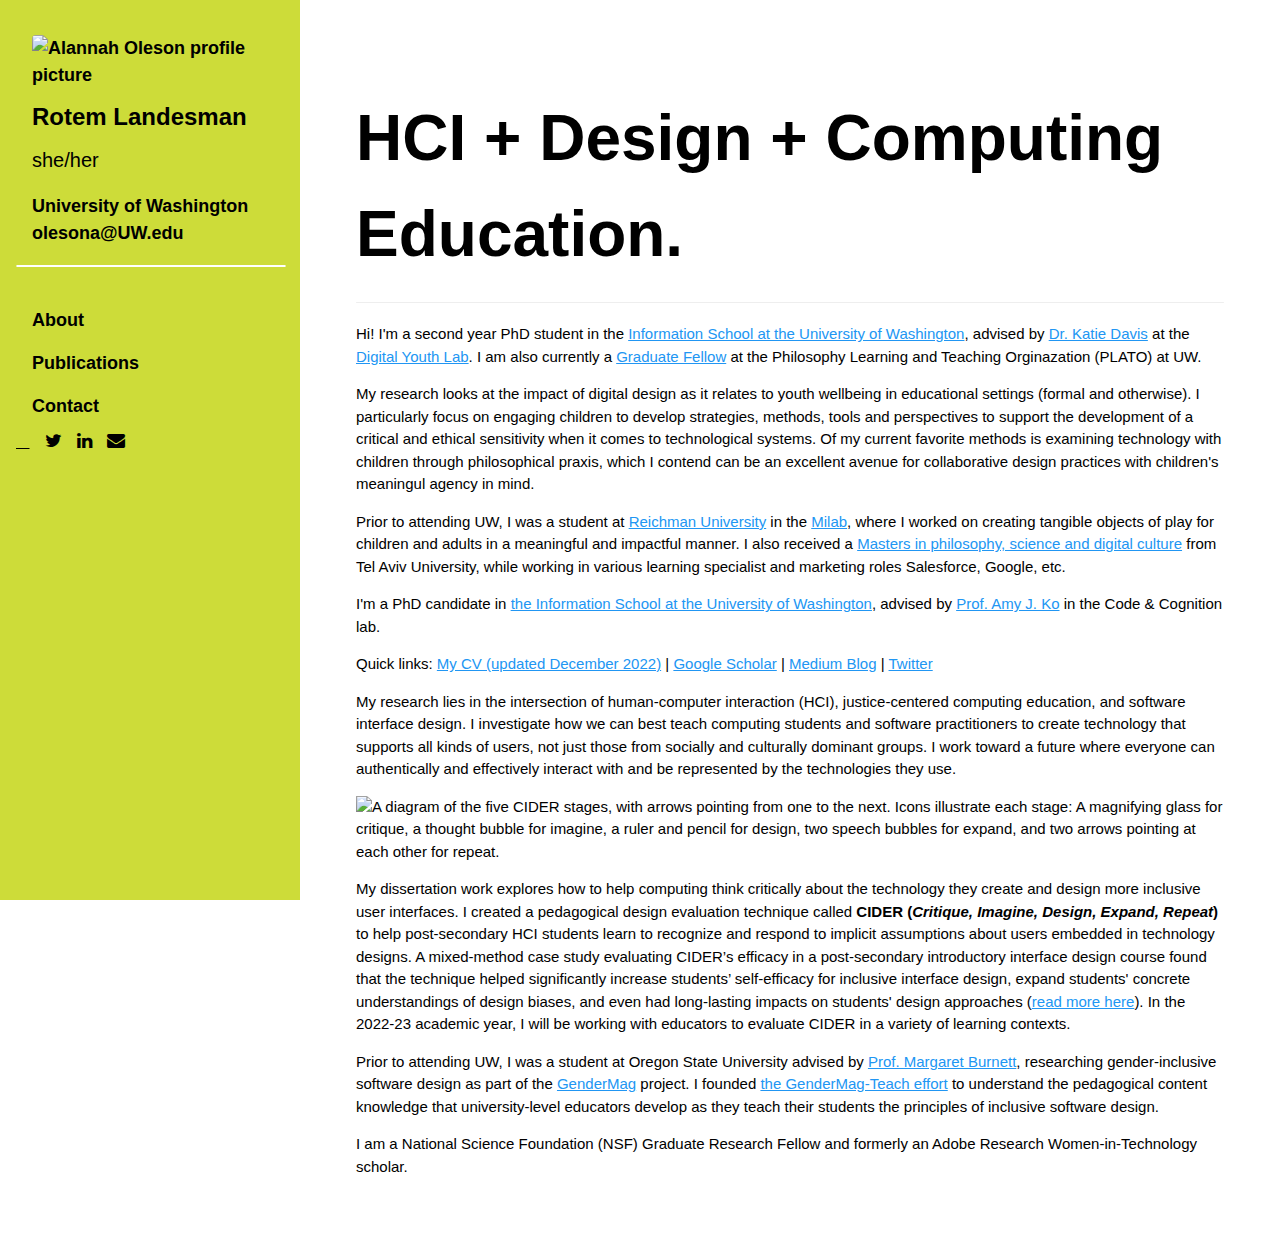
==== index.html @ 2a159371 "more updates" ====
<!DOCTYPE html>
<html lang="en">
<title>Rotem Landesman | PhD Student, University of Washington</title>
<meta charset="UTF-8">
<meta name="viewport" content="width=device-width, initial-scale=1">
<link rel="stylesheet" href="https://www.w3schools.com/w3css/4/w3.css">
<link rel="stylesheet" href="https://fonts.googleapis.com/css?family=Poppins">
<link rel="stylesheet" href="https://cdnjs.cloudflare.com/ajax/libs/font-awesome/4.7.0/css/font-awesome.min.css">
<link rel="stylesheet" href="css/basics.css">
<link rel="icon" href="./images/greyLogo_5ptrect.png">
<script src="js/basics.js"></script>

<body>

<!-- Sidebar/menu -->
<nav class="w3-sidebar w3-lime w3-collapse w3-top w3-large w3-padding" style="z-index:3;width:300px;font-weight:bold;" id="mySidebar"><br>

  <a href="javascript:void(0)" onclick="w3_close()" class="w3-button w3-hide-large w3-display-topleft" style="width:100%;font-size:22px">Close Menu</a>

  <div class="w3-container">
  	<img id="headshot" class="w3-round" src="./images/headshot.jpg" alt="Alannah Oleson profile picture">
    <h3 id="sidebar_name"><b>Rotem Landesman</b></h3>
    <h4 id="sidebar_pronouns">she/her</h4>
    <p id="sidebar_info">University of Washington
    	<br/>
    	olesona@UW.edu
    </p>
  </div>

  <hr style="width:100%;border:1px solid white;margin:auto;margin-bottom:32px;" class="w3-round">

  <div class="w3-bar-block">
    <a href="./index.html" onclick="w3_close()" class="w3-bar-item w3-button w3-hover-white w3-round">About</a> 
    <!--a href="./projects.html" onclick="w3_close()" class="w3-bar-item w3-button w3-hover-white w3-round">Projects</a-->
    <a href="./pubs.html" onclick="w3_close()" class="w3-bar-item w3-button w3-hover-white w3-round">Publications</a> 
    <a href="./contact.html" onclick="w3_close()" class="w3-bar-item w3-button w3-hover-white w3-round">Contact</a>
  </div>  

  <!-- div class="w3-bar-block">
	 <a href="#" onclick="w3_close()" class="w3-bar-item w3-button w3-hover-white w3-round">Design + Photography</a>
  </div -->
  
  <div id="social-links" class="w3-bar-block centered_paragraph">
    <a href="https://scholar.google.com/citations?user=ZBd4l4kAAAAJ&hl=en" target="_blank"><i class="fa-duotone fa-graduation-cap w3-hover-opacity"></i></a> &nbsp;
    <a href="https://twitter.com/RorotemL" target="_blank"><i class="fa fa-twitter w3-hover-opacity"></i></a> &nbsp;
    <a href="https://www.linkedin.com/in/rotem-landesman/" target="_blank"><i class="fa fa-linkedin w3-hover-opacity"></i></a> &nbsp;
    <a href="mailto:roteml@uw.edu" target="_blank"><i class="fa fa-envelope w3-hover-opacity"></i></a> 
  </div>

</nav>

<!-- Top menu on small screens -->
<header class="w3-container w3-top w3-hide-large w3-lime w3-xlarge w3-padding">
  <a href="javascript:void(0)" class="w3-button w3-lime w3-margin-right" onclick="w3_open()">☰</a>
  <span>Alannah Oleson</span>
</header>

<!-- Overlay effect when opening sidebar on small screens -->
<div class="w3-overlay w3-hide-large" onclick="w3_close()" style="cursor:pointer" title="close side menu" id="myOverlay"></div>

<!-- !PAGE CONTENT! -->
<div class="w3-main" style="margin-left:340px;margin-right:40px;margin-bottom:40px">

  <!-- Header -->
  <div class="w3-container" style="margin-top:80px">
    <h1 class="w3-jumbo"><b>HCI + Design + Computing Education.</b></h1>
    <hr class="w3-round lime_divider">
    
    <!--img id="splash_img" src="./images/hci1.png" alt="A sketch of a stick figure person sitting at a desk, writing or drawing. A thought bubble shows they are thinking: bunch of people plus laptop computer equals question mark, intending to signify: humans plus computers equals what?"-->
    
  <!-- About -->

    <p>Hi! I'm a second year PhD student in the <a class="w3-text-blue w3-hover-text-blue-gray" href="https://ischool.uw.edu/">Information School at the University of Washington</a>, advised by <a class="w3-text-blue w3-hover-text-blue-gray" href="http://katiedavisresearch.com/">Dr. Katie Davis</a> at the <a class="w3-text-blue w3-hover-text-blue-gray" href="https://digitalyouth.ischool.uw.edu/">Digital Youth Lab</a>. I am also currently a <a class="w3-text-blue w3-hover-text-blue-gray" href="https://www.plato-philosophy.org/programs-at-the-university-of-washington">Graduate Fellow</a> at the Philosophy Learning and Teaching Orginazation (PLATO) at UW. </p>

    <p>My research looks at the impact of digital design as it relates to youth wellbeing in educational settings (formal and otherwise). I particularly focus on engaging children to develop strategies, methods, tools and perspectives to support the development of a critical and ethical sensitivity when it comes to technological systems. Of my current favorite methods is examining technology with children through philosophical praxis, which I contend can be an excellent avenue for collaborative design practices with children's meaningul agency in mind.</p>

    <p>Prior to attending UW, I was a student at <a class="w3-text-blue w3-hover-text-blue-gray" href="https://www.runi.ac.il/en/">Reichman University</a> in the <a class="w3-text-blue w3-hover-text-blue-gray" href="https://milab.runi.ac.il/">Milab</a>, where I worked on creating tangible objects of play for children and adults in a meaningful and impactful manner. I also received a <a class="w3-text-blue w3-hover-text-blue-gray" href="https://go.tau.ac.il/he/humanities/ma/history-philosophy?v=additional-info">Masters in philosophy, science and digital culture</a> from Tel Aviv University, while working in various learning specialist and marketing roles Salesforce, Google, etc. </p>


    <p>I'm a PhD candidate in <a class="w3-text-blue w3-hover-text-blue-gray" class="w3-text-blue w3-hover-text-blue-gray" href="https://ischool.uw.edu/" target="_blank">the Information School at the University of Washington</a>, advised by <a class="w3-text-blue w3-hover-text-blue-gray"kclass="w3-text-blue w3-hover-text-blue-gray" href="http://faculty.washington.edu/ajko/" target="_blank">Prof. Amy J. Ko</a> in the Code & Cognition lab.</p>
    <p id="quickLinks">Quick links: 
        <a class="w3-text-blue w3-hover-text-blue-gray" href="./papers/AlannahOleson_CV.pdf" target="_blank">My CV (updated December 2022)</a>
        | <a class="w3-text-blue w3-hover-text-blue-gray" href="https://scholar.google.com/citations?user=ZBd4l4kAAAAJ&hl=en" target="_blank">Google Scholar</a> 
        | <a class="w3-text-blue w3-hover-text-blue-gray" href="https://medium.com/@OAlannah" target="_blank">Medium Blog</a> 
        | <a class="w3-text-blue w3-hover-text-blue-gray" href="https://twitter.com/RorotemL" target="_blank">Twitter</a>   
    </p>
    <p>My research lies in the intersection of human-computer interaction (HCI), justice-centered computing education, and software interface design. I investigate how we can best teach computing students and software practitioners to create technology that supports all kinds of users, not just those from socially and culturally dominant groups. I work toward a future where everyone can authentically and effectively interact with and be represented by the technologies they use.</p>
    <img id="cider_img" src="./images/CIDERstages.jpg" alt="A diagram of the five CIDER stages, with arrows pointing from one to the next. Icons illustrate each stage: A magnifying glass for critique, a thought bubble for imagine, a ruler and pencil for design, two speech bubbles for expand, and two arrows pointing at each other for repeat.">
    <p>My dissertation work explores how to help computing think critically about the technology they create and design more inclusive user interfaces. I created a pedagogical design evaluation technique called <b>CIDER (<i>Critique, Imagine, Design, Expand, Repeat</i>)</b> to help post-secondary HCI students learn to recognize and respond to implicit assumptions about users embedded in technology designs. A mixed-method case study evaluating CIDER’s efficacy in a post-secondary introductory interface design course found that the technique helped significantly increase students’ self-efficacy for inclusive interface design, expand students' concrete understandings of design biases, and even had long-lasting impacts on students' design approaches (<a class="w3-text-blue w3-hover-text-blue-gray" href="https://dl.acm.org/doi/10.1145/3549074" target="_blank">read more here</a>). In the 2022-23 academic year, I will be working with educators to evaluate CIDER in a variety of learning contexts.</p>
    <!--My interdisciplinary approach draws on design education (esp. empathy, creativity), psychology and sociology (esp. perspective-taking, schemas, stereotyping, biases), learning sciences, education, and HCI to enable the creation of <i>inclusive, ethical,</i> and <i>usable</i> software interfaces.-->
    <p>Prior to attending UW, I was a student at Oregon State University advised by <a class="w3-text-blue w3-hover-text-blue-gray" href="http://web.engr.oregonstate.edu/~burnett/" target="_blank">Prof. Margaret Burnett</a>, researching gender-inclusive software design as part of the <a class="w3-text-blue w3-hover-text-blue-gray" href="http://gendermag.org/" target="_blank">GenderMag</a> project. I founded <a class="w3-text-blue w3-hover-text-blue-gray" href="https://sites.google.com/site/gendermagteach/" target="_blank">the GenderMag-Teach effort</a> to understand the pedagogical content knowledge that university-level educators develop as they teach their students the principles of inclusive software design.</p>
    <p>I am a National Science Foundation (NSF) Graduate Research Fellow and formerly an Adobe Research Women-in-Technology scholar.</p>
  </div>

<!-- End page content -->
</div>
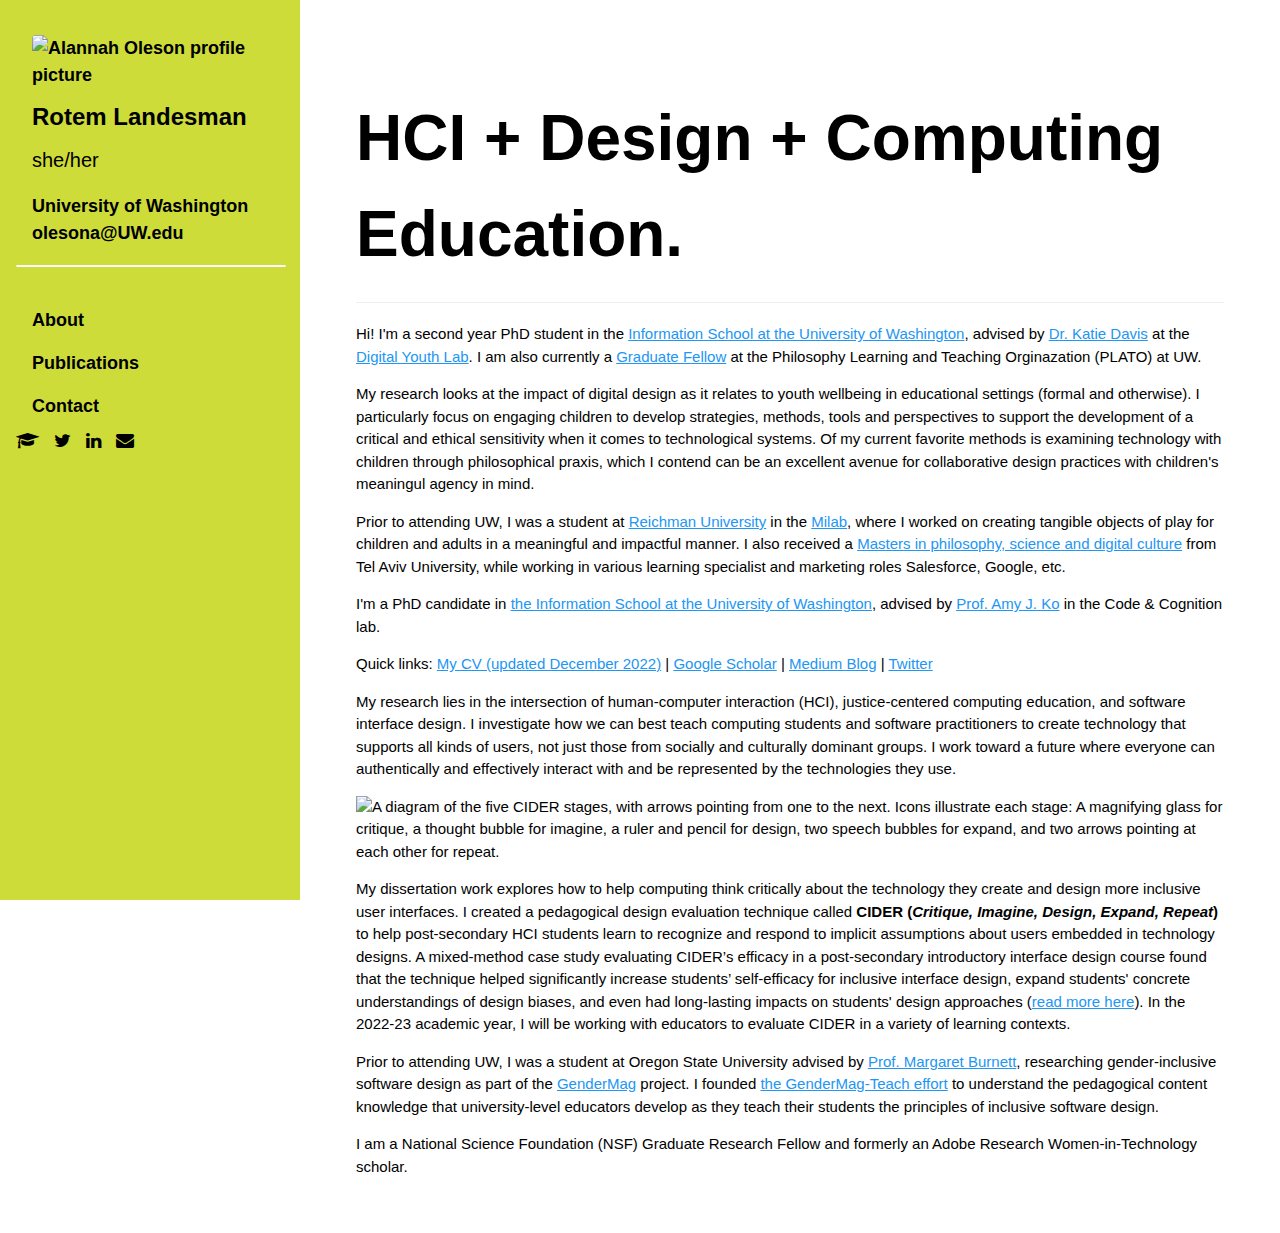
==== commit ffefcf02: "more updates" ====
--- a/index.html
+++ b/index.html
@@ -41,7 +41,7 @@
   </div -->
   
   <div id="social-links" class="w3-bar-block centered_paragraph">
-    <a href="https://scholar.google.com/citations?user=ZBd4l4kAAAAJ&hl=en" target="_blank"><i class="fa-duotone fa-graduation-cap w3-hover-opacity"></i></a> &nbsp;
+    <a href="https://scholar.google.com/citations?user=ZBd4l4kAAAAJ&hl=en" target="_blank"><i class="fa fa-graduation-cap w3-hover-opacity"></i></a> &nbsp;
     <a href="https://twitter.com/RorotemL" target="_blank"><i class="fa fa-twitter w3-hover-opacity"></i></a> &nbsp;
     <a href="https://www.linkedin.com/in/rotem-landesman/" target="_blank"><i class="fa fa-linkedin w3-hover-opacity"></i></a> &nbsp;
     <a href="mailto:roteml@uw.edu" target="_blank"><i class="fa fa-envelope w3-hover-opacity"></i></a> 
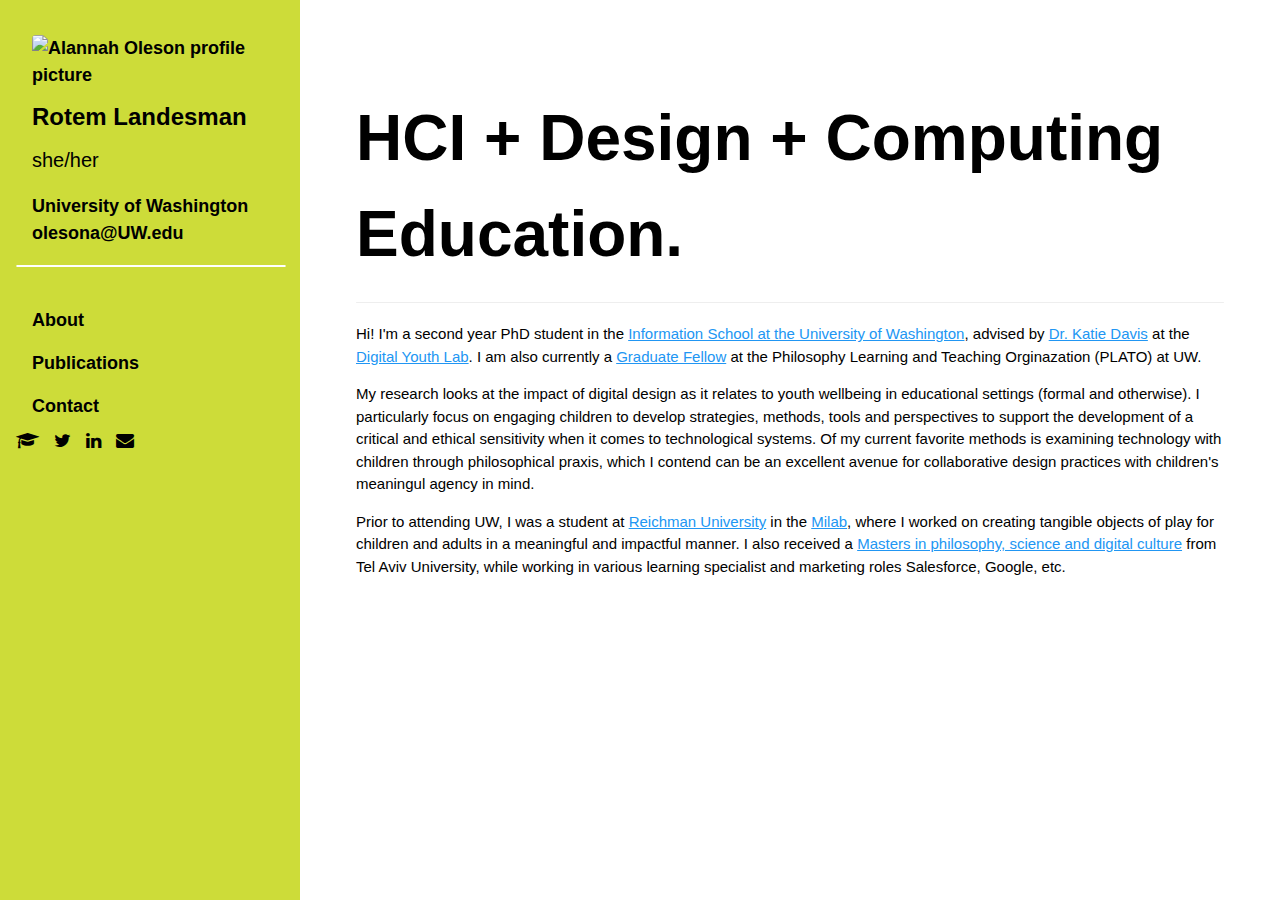
==== commit de27fc36: "more updates" ====
--- a/index.html
+++ b/index.html
@@ -76,22 +76,6 @@
 
     <p>Prior to attending UW, I was a student at <a class="w3-text-blue w3-hover-text-blue-gray" href="https://www.runi.ac.il/en/">Reichman University</a> in the <a class="w3-text-blue w3-hover-text-blue-gray" href="https://milab.runi.ac.il/">Milab</a>, where I worked on creating tangible objects of play for children and adults in a meaningful and impactful manner. I also received a <a class="w3-text-blue w3-hover-text-blue-gray" href="https://go.tau.ac.il/he/humanities/ma/history-philosophy?v=additional-info">Masters in philosophy, science and digital culture</a> from Tel Aviv University, while working in various learning specialist and marketing roles Salesforce, Google, etc. </p>
 
-
-    <p>I'm a PhD candidate in <a class="w3-text-blue w3-hover-text-blue-gray" class="w3-text-blue w3-hover-text-blue-gray" href="https://ischool.uw.edu/" target="_blank">the Information School at the University of Washington</a>, advised by <a class="w3-text-blue w3-hover-text-blue-gray"kclass="w3-text-blue w3-hover-text-blue-gray" href="http://faculty.washington.edu/ajko/" target="_blank">Prof. Amy J. Ko</a> in the Code & Cognition lab.</p>
-    <p id="quickLinks">Quick links: 
-        <a class="w3-text-blue w3-hover-text-blue-gray" href="./papers/AlannahOleson_CV.pdf" target="_blank">My CV (updated December 2022)</a>
-        | <a class="w3-text-blue w3-hover-text-blue-gray" href="https://scholar.google.com/citations?user=ZBd4l4kAAAAJ&hl=en" target="_blank">Google Scholar</a> 
-        | <a class="w3-text-blue w3-hover-text-blue-gray" href="https://medium.com/@OAlannah" target="_blank">Medium Blog</a> 
-        | <a class="w3-text-blue w3-hover-text-blue-gray" href="https://twitter.com/RorotemL" target="_blank">Twitter</a>   
-    </p>
-    <p>My research lies in the intersection of human-computer interaction (HCI), justice-centered computing education, and software interface design. I investigate how we can best teach computing students and software practitioners to create technology that supports all kinds of users, not just those from socially and culturally dominant groups. I work toward a future where everyone can authentically and effectively interact with and be represented by the technologies they use.</p>
-    <img id="cider_img" src="./images/CIDERstages.jpg" alt="A diagram of the five CIDER stages, with arrows pointing from one to the next. Icons illustrate each stage: A magnifying glass for critique, a thought bubble for imagine, a ruler and pencil for design, two speech bubbles for expand, and two arrows pointing at each other for repeat.">
-    <p>My dissertation work explores how to help computing think critically about the technology they create and design more inclusive user interfaces. I created a pedagogical design evaluation technique called <b>CIDER (<i>Critique, Imagine, Design, Expand, Repeat</i>)</b> to help post-secondary HCI students learn to recognize and respond to implicit assumptions about users embedded in technology designs. A mixed-method case study evaluating CIDER’s efficacy in a post-secondary introductory interface design course found that the technique helped significantly increase students’ self-efficacy for inclusive interface design, expand students' concrete understandings of design biases, and even had long-lasting impacts on students' design approaches (<a class="w3-text-blue w3-hover-text-blue-gray" href="https://dl.acm.org/doi/10.1145/3549074" target="_blank">read more here</a>). In the 2022-23 academic year, I will be working with educators to evaluate CIDER in a variety of learning contexts.</p>
-    <!--My interdisciplinary approach draws on design education (esp. empathy, creativity), psychology and sociology (esp. perspective-taking, schemas, stereotyping, biases), learning sciences, education, and HCI to enable the creation of <i>inclusive, ethical,</i> and <i>usable</i> software interfaces.-->
-    <p>Prior to attending UW, I was a student at Oregon State University advised by <a class="w3-text-blue w3-hover-text-blue-gray" href="http://web.engr.oregonstate.edu/~burnett/" target="_blank">Prof. Margaret Burnett</a>, researching gender-inclusive software design as part of the <a class="w3-text-blue w3-hover-text-blue-gray" href="http://gendermag.org/" target="_blank">GenderMag</a> project. I founded <a class="w3-text-blue w3-hover-text-blue-gray" href="https://sites.google.com/site/gendermagteach/" target="_blank">the GenderMag-Teach effort</a> to understand the pedagogical content knowledge that university-level educators develop as they teach their students the principles of inclusive software design.</p>
-    <p>I am a National Science Foundation (NSF) Graduate Research Fellow and formerly an Adobe Research Women-in-Technology scholar.</p>
-  </div>
-
 <!-- End page content -->
 </div>
 
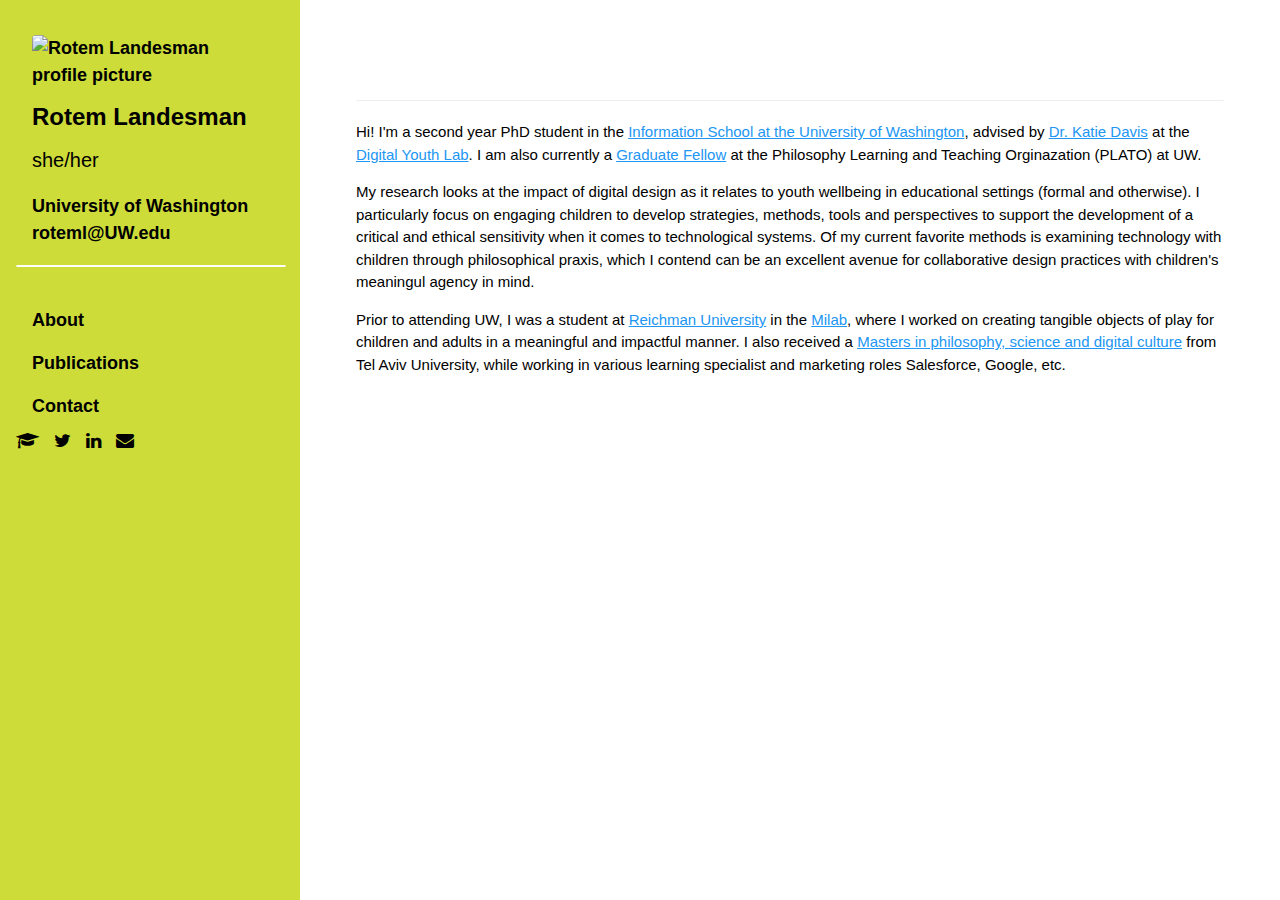
==== commit 31887391: "more updates" ====
--- a/index.html
+++ b/index.html
@@ -18,12 +18,12 @@
   <a href="javascript:void(0)" onclick="w3_close()" class="w3-button w3-hide-large w3-display-topleft" style="width:100%;font-size:22px">Close Menu</a>
 
   <div class="w3-container">
-  	<img id="headshot" class="w3-round" src="./images/headshot.jpg" alt="Alannah Oleson profile picture">
+  	<img id="headshot" class="w3-round" src="./images/headshot.jpg" alt="Rotem Landesman profile picture">
     <h3 id="sidebar_name"><b>Rotem Landesman</b></h3>
     <h4 id="sidebar_pronouns">she/her</h4>
     <p id="sidebar_info">University of Washington
     	<br/>
-    	olesona@UW.edu
+    	roteml@UW.edu
     </p>
   </div>
 
@@ -52,7 +52,7 @@
 <!-- Top menu on small screens -->
 <header class="w3-container w3-top w3-hide-large w3-lime w3-xlarge w3-padding">
   <a href="javascript:void(0)" class="w3-button w3-lime w3-margin-right" onclick="w3_open()">☰</a>
-  <span>Alannah Oleson</span>
+  <span>Rotem Landesman</span>
 </header>
 
 <!-- Overlay effect when opening sidebar on small screens -->
@@ -63,7 +63,6 @@
 
   <!-- Header -->
   <div class="w3-container" style="margin-top:80px">
-    <h1 class="w3-jumbo"><b>HCI + Design + Computing Education.</b></h1>
     <hr class="w3-round lime_divider">
     
     <!--img id="splash_img" src="./images/hci1.png" alt="A sketch of a stick figure person sitting at a desk, writing or drawing. A thought bubble shows they are thinking: bunch of people plus laptop computer equals question mark, intending to signify: humans plus computers equals what?"-->
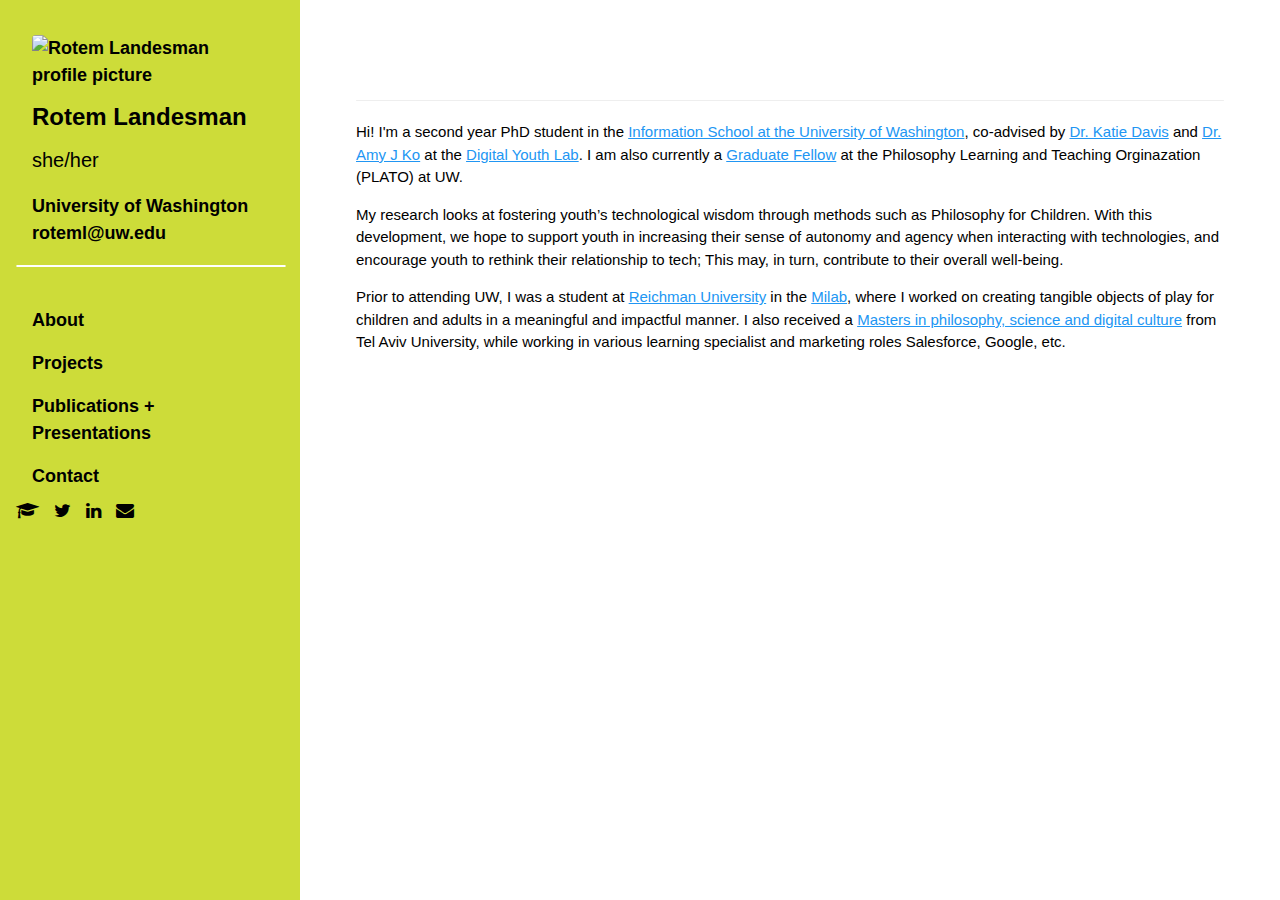
==== commit cf63c3bb: "Change front blurb" ====
--- a/index.html
+++ b/index.html
@@ -23,7 +23,7 @@
     <h4 id="sidebar_pronouns">she/her</h4>
     <p id="sidebar_info">University of Washington
     	<br/>
-    	roteml@UW.edu
+    	roteml@uw.edu
     </p>
   </div>
 
@@ -31,10 +31,10 @@
 
   <div class="w3-bar-block">
     <a href="./index.html" onclick="w3_close()" class="w3-bar-item w3-button w3-hover-white w3-round">About</a> 
-    <!--a href="./projects.html" onclick="w3_close()" class="w3-bar-item w3-button w3-hover-white w3-round">Projects</a-->
-    <a href="./pubs.html" onclick="w3_close()" class="w3-bar-item w3-button w3-hover-white w3-round">Publications</a> 
+    <a href="./projects.html" onclick="w3_close()" class="w3-bar-item w3-button w3-hover-white w3-round">Projects</a> 
+    <a href="./pubs.html" onclick="w3_close()" class="w3-bar-item w3-button w3-hover-white w3-round">Publications + Presentations</a> 
     <a href="./contact.html" onclick="w3_close()" class="w3-bar-item w3-button w3-hover-white w3-round">Contact</a>
-  </div>  
+  </div>
 
   <!-- div class="w3-bar-block">
 	 <a href="#" onclick="w3_close()" class="w3-bar-item w3-button w3-hover-white w3-round">Design + Photography</a>
@@ -69,9 +69,10 @@
     
   <!-- About -->
 
-    <p>Hi! I'm a second year PhD student in the <a class="w3-text-blue w3-hover-text-blue-gray" href="https://ischool.uw.edu/">Information School at the University of Washington</a>, advised by <a class="w3-text-blue w3-hover-text-blue-gray" href="http://katiedavisresearch.com/">Dr. Katie Davis</a> at the <a class="w3-text-blue w3-hover-text-blue-gray" href="https://digitalyouth.ischool.uw.edu/">Digital Youth Lab</a>. I am also currently a <a class="w3-text-blue w3-hover-text-blue-gray" href="https://www.plato-philosophy.org/programs-at-the-university-of-washington">Graduate Fellow</a> at the Philosophy Learning and Teaching Orginazation (PLATO) at UW. </p>
+    <p>Hi! I'm a second year PhD student in the <a class="w3-text-blue w3-hover-text-blue-gray" href="https://ischool.uw.edu/">Information School at the University of Washington</a>, co-advised by <a class="w3-text-blue w3-hover-text-blue-gray" href="http://katiedavisresearch.com/">Dr. Katie Davis</a> and <a class="w3-text-blue w3-hover-text-blue-gray" href="https://faculty.washington.edu/ajko/">Dr. Amy J Ko</a> at the <a class="w3-text-blue w3-hover-text-blue-gray" href="https://digitalyouth.ischool.uw.edu/">Digital Youth Lab</a>. I am also currently a <a class="w3-text-blue w3-hover-text-blue-gray" href="https://www.plato-philosophy.org/programs-at-the-university-of-washington">Graduate Fellow</a> at the Philosophy Learning and Teaching Orginazation (PLATO) at UW. </p>
 
-    <p>My research looks at the impact of digital design as it relates to youth wellbeing in educational settings (formal and otherwise). I particularly focus on engaging children to develop strategies, methods, tools and perspectives to support the development of a critical and ethical sensitivity when it comes to technological systems. Of my current favorite methods is examining technology with children through philosophical praxis, which I contend can be an excellent avenue for collaborative design practices with children's meaningul agency in mind.</p>
+    <p>My research looks at fostering youth’s technological wisdom through methods such as Philosophy for Children. With this development, we hope to support youth in increasing their sense of autonomy and agency when interacting with technologies, and encourage youth to rethink their relationship to tech;
+This may, in turn, contribute to their overall well-being.</p>
 
     <p>Prior to attending UW, I was a student at <a class="w3-text-blue w3-hover-text-blue-gray" href="https://www.runi.ac.il/en/">Reichman University</a> in the <a class="w3-text-blue w3-hover-text-blue-gray" href="https://milab.runi.ac.il/">Milab</a>, where I worked on creating tangible objects of play for children and adults in a meaningful and impactful manner. I also received a <a class="w3-text-blue w3-hover-text-blue-gray" href="https://go.tau.ac.il/he/humanities/ma/history-philosophy?v=additional-info">Masters in philosophy, science and digital culture</a> from Tel Aviv University, while working in various learning specialist and marketing roles Salesforce, Google, etc. </p>
 
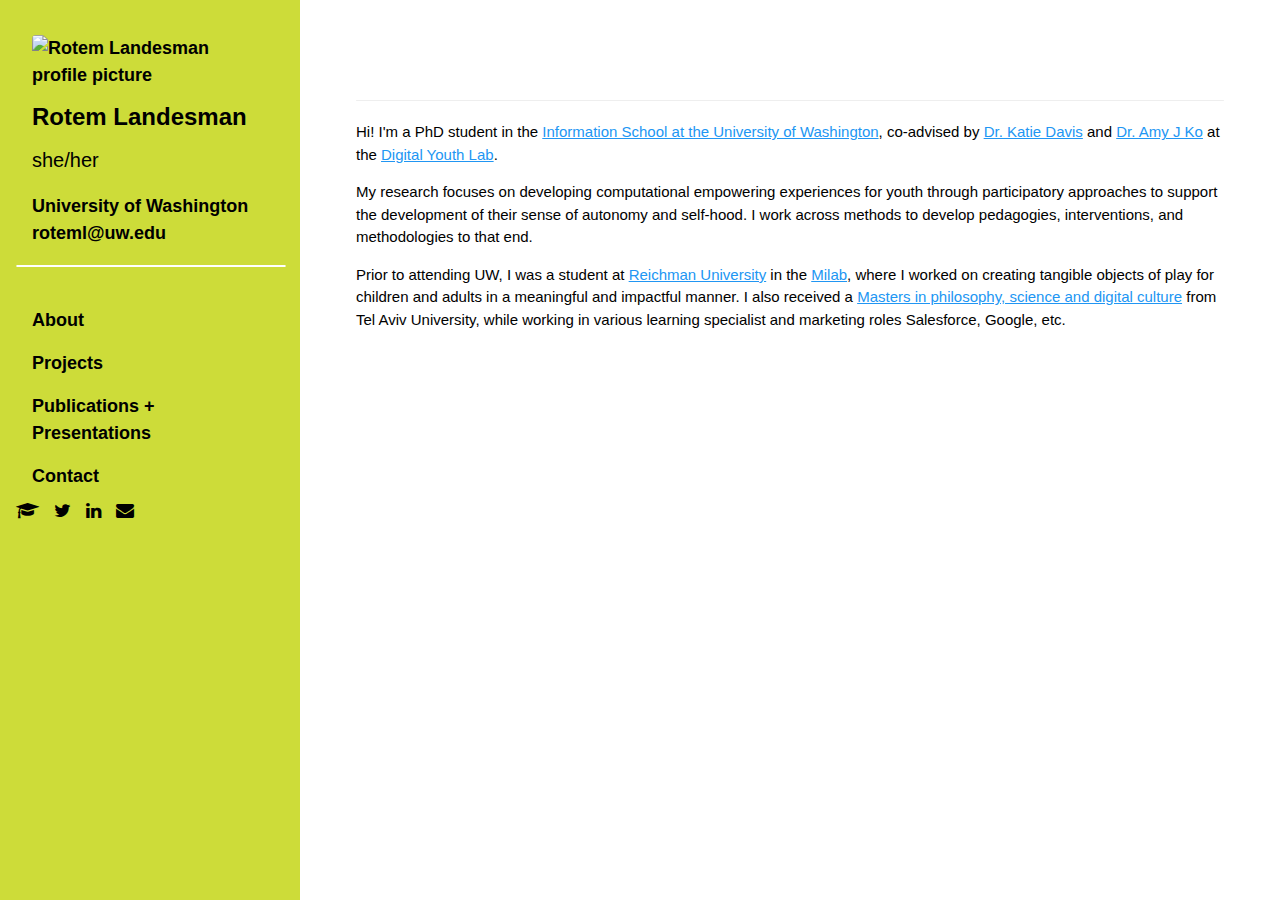
==== commit 12d8f983: "Update index.html" ====
--- a/index.html
+++ b/index.html
@@ -69,10 +69,9 @@
     
   <!-- About -->
 
-    <p>Hi! I'm a second year PhD student in the <a class="w3-text-blue w3-hover-text-blue-gray" href="https://ischool.uw.edu/">Information School at the University of Washington</a>, co-advised by <a class="w3-text-blue w3-hover-text-blue-gray" href="http://katiedavisresearch.com/">Dr. Katie Davis</a> and <a class="w3-text-blue w3-hover-text-blue-gray" href="https://faculty.washington.edu/ajko/">Dr. Amy J Ko</a> at the <a class="w3-text-blue w3-hover-text-blue-gray" href="https://digitalyouth.ischool.uw.edu/">Digital Youth Lab</a>. I am also currently a <a class="w3-text-blue w3-hover-text-blue-gray" href="https://www.plato-philosophy.org/programs-at-the-university-of-washington">Graduate Fellow</a> at the Philosophy Learning and Teaching Orginazation (PLATO) at UW. </p>
+    <p>Hi! I'm a PhD student in the <a class="w3-text-blue w3-hover-text-blue-gray" href="https://ischool.uw.edu/">Information School at the University of Washington</a>, co-advised by <a class="w3-text-blue w3-hover-text-blue-gray" href="http://katiedavisresearch.com/">Dr. Katie Davis</a> and <a class="w3-text-blue w3-hover-text-blue-gray" href="https://faculty.washington.edu/ajko/">Dr. Amy J Ko</a> at the <a class="w3-text-blue w3-hover-text-blue-gray" href="https://digitalyouth.ischool.uw.edu/">Digital Youth Lab</a>. </p>
 
-    <p>My research looks at fostering youth’s technological wisdom through methods such as Philosophy for Children. With this development, we hope to support youth in increasing their sense of autonomy and agency when interacting with technologies, and encourage youth to rethink their relationship to tech;
-This may, in turn, contribute to their overall well-being.</p>
+    <p>My research focuses on developing computational empowering experiences for youth through participatory approaches to support the development of their sense of autonomy and self-hood. I work across methods to develop pedagogies, interventions, and methodologies to that end. </p>
 
     <p>Prior to attending UW, I was a student at <a class="w3-text-blue w3-hover-text-blue-gray" href="https://www.runi.ac.il/en/">Reichman University</a> in the <a class="w3-text-blue w3-hover-text-blue-gray" href="https://milab.runi.ac.il/">Milab</a>, where I worked on creating tangible objects of play for children and adults in a meaningful and impactful manner. I also received a <a class="w3-text-blue w3-hover-text-blue-gray" href="https://go.tau.ac.il/he/humanities/ma/history-philosophy?v=additional-info">Masters in philosophy, science and digital culture</a> from Tel Aviv University, while working in various learning specialist and marketing roles Salesforce, Google, etc. </p>
 
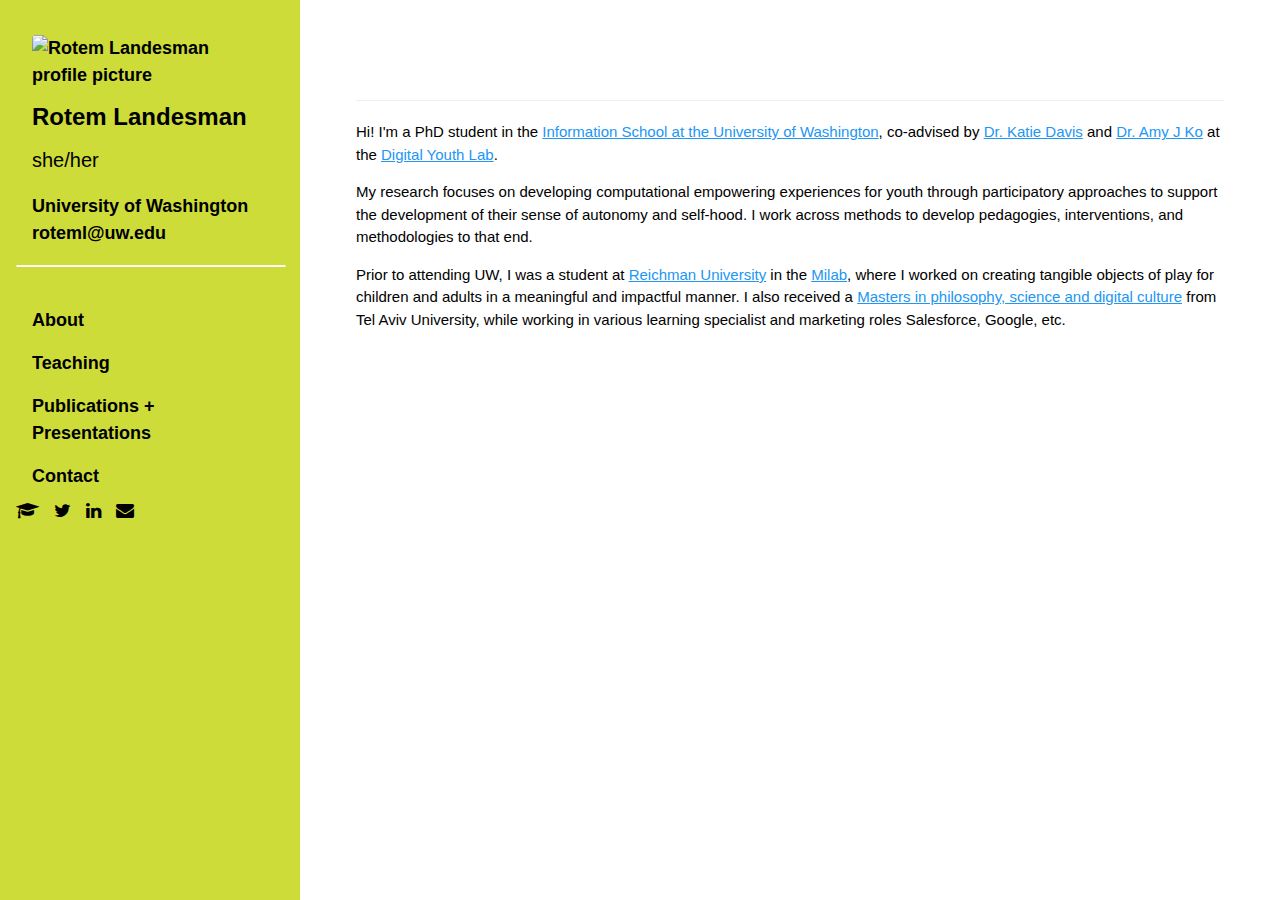
==== commit 89dcc00b: "Update index.html" ====
--- a/index.html
+++ b/index.html
@@ -31,7 +31,7 @@
 
   <div class="w3-bar-block">
     <a href="./index.html" onclick="w3_close()" class="w3-bar-item w3-button w3-hover-white w3-round">About</a> 
-    <a href="./projects.html" onclick="w3_close()" class="w3-bar-item w3-button w3-hover-white w3-round">Projects</a> 
+    <a href="./projects.html" onclick="w3_close()" class="w3-bar-item w3-button w3-hover-white w3-round">Teaching</a> 
     <a href="./pubs.html" onclick="w3_close()" class="w3-bar-item w3-button w3-hover-white w3-round">Publications + Presentations</a> 
     <a href="./contact.html" onclick="w3_close()" class="w3-bar-item w3-button w3-hover-white w3-round">Contact</a>
   </div>
